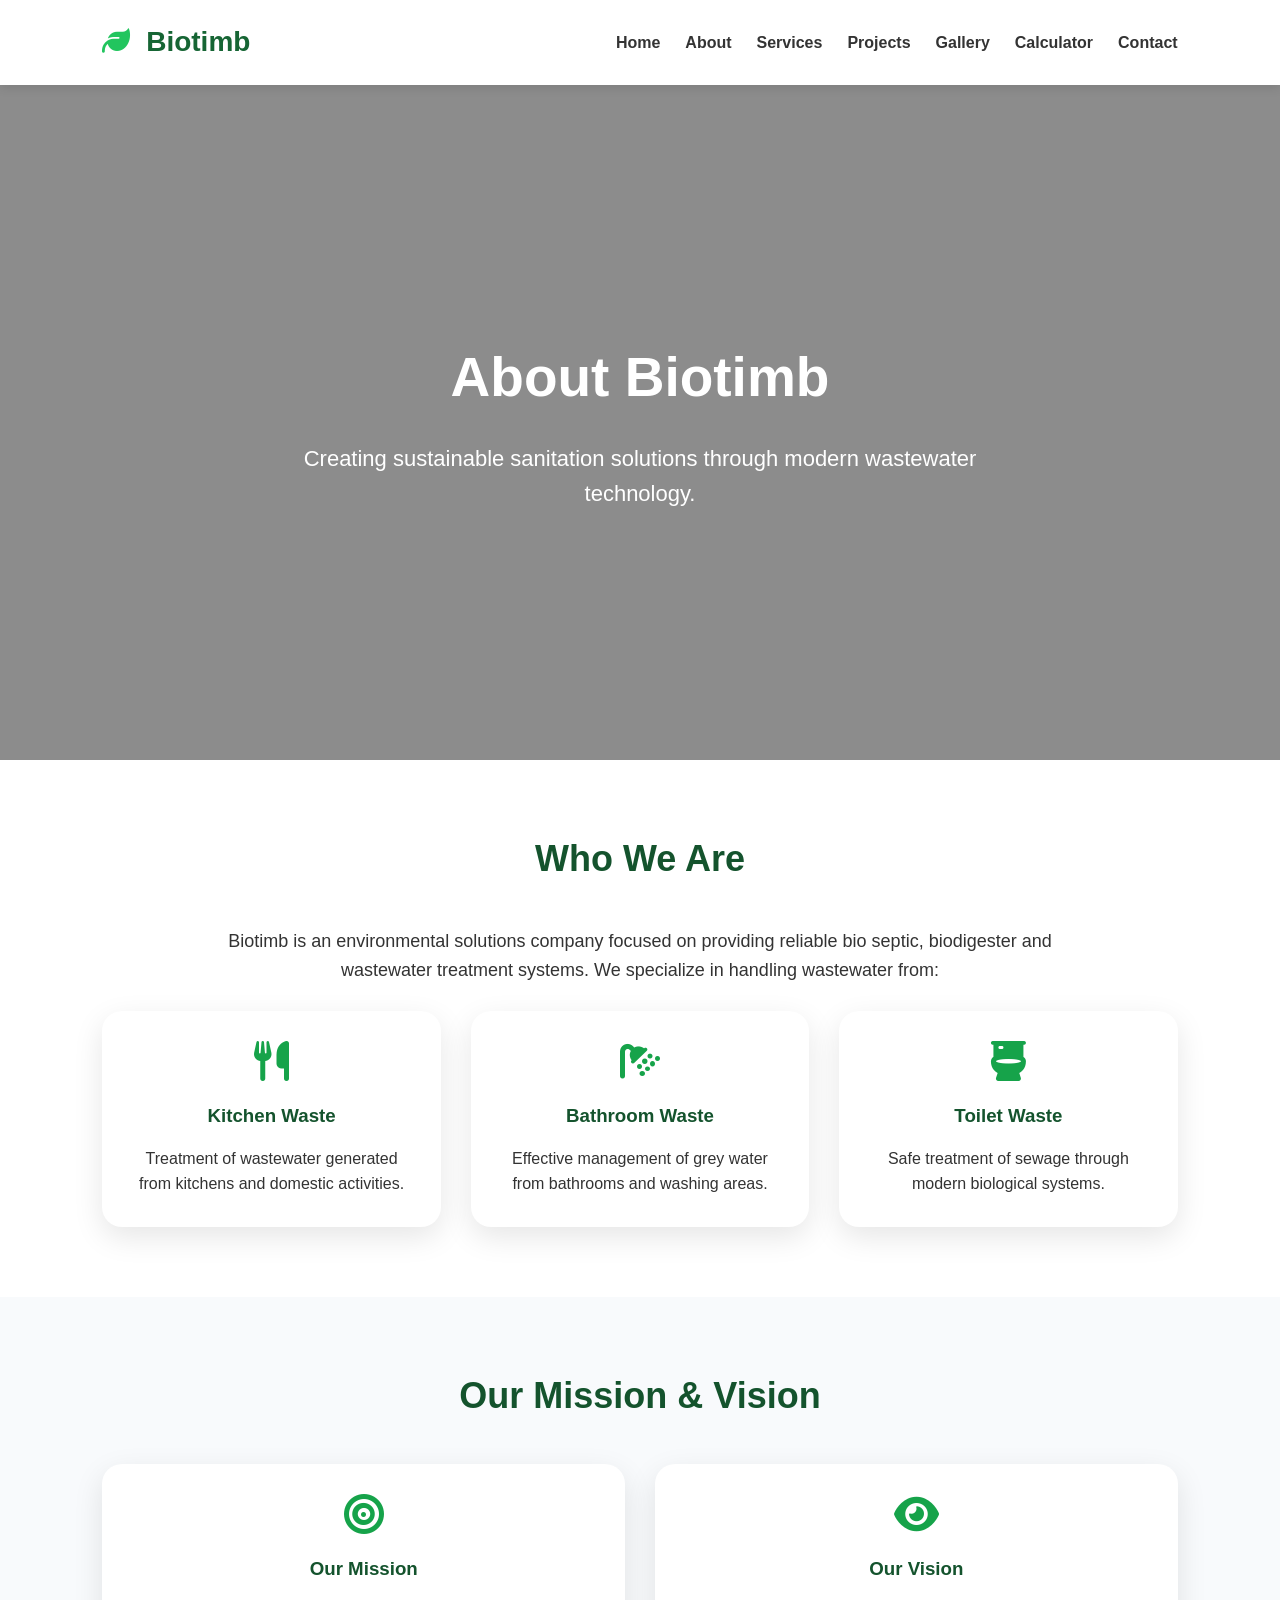
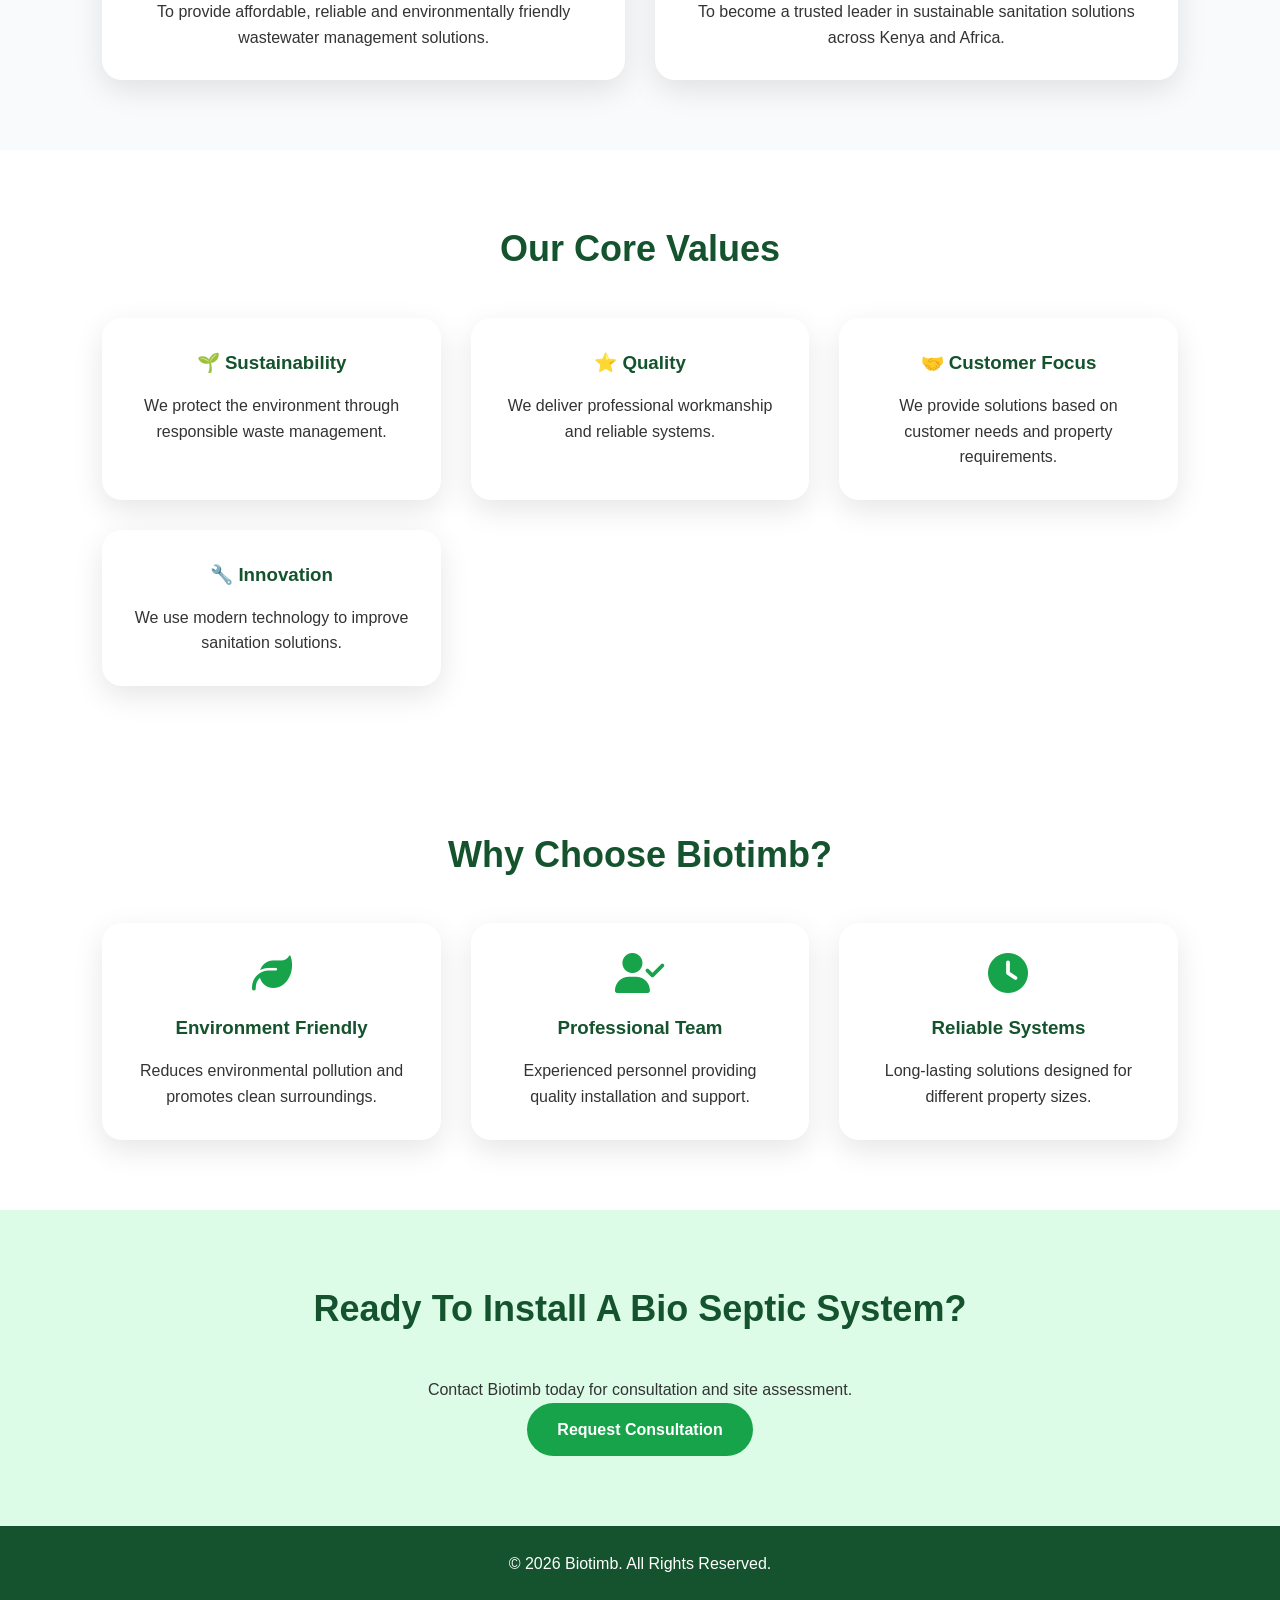
==== about.html @ 9caa63af "Initial commit" ====
<!DOCTYPE html>
<html lang="en">

<head>

<meta charset="UTF-8">

<meta name="viewport" content="width=device-width, initial-scale=1.0">


<title>
About Biotimb | Bio Septic Solutions Kenya
</title>


<meta name="description" content="
Learn about Biotimb, a company providing bio septic,
biodigester and wastewater treatment solutions in Kenya.
">


<link rel="stylesheet" href="css/style.css">


<link rel="stylesheet"
href="https://cdnjs.cloudflare.com/ajax/libs/font-awesome/6.5.2/css/all.min.css">


</head>



<body>



<!-- HEADER -->

<header>


<div class="logo">

<i class="fa-solid fa-leaf"></i>

Biotimb

</div>




<nav id="nav">


<a href="index.html">
Home
</a>


<a href="about.html">
About
</a>


<a href="services.html">
Services
</a>


<a href="projects.html">
Projects
</a>


<a href="gallery.html">
Gallery
</a>


<a href="calculator.html">
Calculator
</a>


<a href="contact.html">
Contact
</a>


</nav>



<div class="menu" id="menu">

<i class="fa-solid fa-bars"></i>

</div>



</header>









<!-- HERO -->


<section class="hero">


<div class="hero-content">


<h1>

About Biotimb

</h1>



<p>

Creating sustainable sanitation solutions
through modern wastewater technology.

</p>


</div>


</section>









<!-- COMPANY INTRODUCTION -->


<section>


<h2>
Who We Are
</h2>




<p class="center">


Biotimb is an environmental solutions company
focused on providing reliable bio septic,
biodigester and wastewater treatment systems.


We specialize in handling wastewater from:

</p>



<br>



<div class="cards">



<div class="card">


<i class="fa-solid fa-utensils"></i>


<h3>
Kitchen Waste
</h3>


<p>

Treatment of wastewater generated from
kitchens and domestic activities.

</p>


</div>






<div class="card">


<i class="fa-solid fa-shower"></i>


<h3>
Bathroom Waste
</h3>


<p>

Effective management of grey water from
bathrooms and washing areas.

</p>


</div>







<div class="card">


<i class="fa-solid fa-toilet"></i>


<h3>
Toilet Waste
</h3>


<p>

Safe treatment of sewage through modern
biological systems.

</p>


</div>



</div>



</section>









<!-- MISSION VISION -->


<section class="process">


<h2>
Our Mission & Vision
</h2>



<div class="cards">





<div class="card">


<i class="fa-solid fa-bullseye"></i>


<h3>
Our Mission
</h3>


<p>

To provide affordable, reliable and
environmentally friendly wastewater
management solutions.

</p>


</div>








<div class="card">


<i class="fa-solid fa-eye"></i>


<h3>
Our Vision
</h3>


<p>

To become a trusted leader in sustainable
sanitation solutions across Kenya and Africa.

</p>


</div>





</div>


</section>









<!-- VALUES -->


<section>


<h2>
Our Core Values
</h2>



<div class="cards">





<div class="card">


<h3>
🌱 Sustainability
</h3>


<p>

We protect the environment through
responsible waste management.

</p>


</div>







<div class="card">


<h3>
⭐ Quality
</h3>


<p>

We deliver professional workmanship
and reliable systems.

</p>


</div>







<div class="card">


<h3>
🤝 Customer Focus
</h3>


<p>

We provide solutions based on customer
needs and property requirements.

</p>


</div>







<div class="card">


<h3>
🔧 Innovation
</h3>


<p>

We use modern technology to improve
sanitation solutions.

</p>


</div>





</div>


</section>









<!-- WHY US -->


<section>


<h2>
Why Choose Biotimb?
</h2>




<div class="cards">





<div class="card">


<i class="fa-solid fa-leaf"></i>


<h3>
Environment Friendly
</h3>


<p>

Reduces environmental pollution and
promotes clean surroundings.

</p>


</div>







<div class="card">


<i class="fa-solid fa-user-check"></i>


<h3>
Professional Team
</h3>


<p>

Experienced personnel providing quality
installation and support.

</p>


</div>







<div class="card">


<i class="fa-solid fa-clock"></i>


<h3>
Reliable Systems
</h3>


<p>

Long-lasting solutions designed for
different property sizes.

</p>


</div>






</div>


</section>









<!-- CALL TO ACTION -->


<section class="contact-preview">


<h2>

Ready To Install A Bio Septic System?

</h2>



<p>

Contact Biotimb today for consultation
and site assessment.

</p>



<a href="contact.html"
class="btn">

Request Consultation

</a>


</section>









<footer>


<p>

© 2026 Biotimb.
All Rights Reserved.

</p>


</footer>







<script src="js/script.js"></script>


</body>


</html>
---- css/style.css ----
/* =====================================
   BIOTIMB WEBSITE MAIN STYLES
===================================== */


/* RESET */

*{

margin:0;

padding:0;

box-sizing:border-box;

}



html{

scroll-behavior:smooth;

}



body{

font-family:
Arial,
Helvetica,
sans-serif;

line-height:1.6;

color:#333;

background:#ffffff;

}





/* =====================================
   HEADER
===================================== */


header{

display:flex;

justify-content:space-between;

align-items:center;

padding:20px 8%;

background:white;

position:sticky;

top:0;

z-index:1000;

box-shadow:
0 3px 10px rgba(0,0,0,.1);

}




.logo{

font-size:28px;

font-weight:bold;

color:#166534;

}




.logo i{

margin-right:8px;

color:#22c55e;

}





nav{

display:flex;

gap:25px;

}



nav a{

text-decoration:none;

color:#333;

font-weight:600;

transition:.3s;

}



nav a:hover{

color:#16a34a;

}




.menu{

display:none;

font-size:28px;

cursor:pointer;

}





/* =====================================
   HERO SECTION
===================================== */


.hero{

height:75vh;

background:

linear-gradient(
rgba(0,0,0,.45),
rgba(0,0,0,.45)
),

url("https://images.unsplash.com/photo-1504307651254-35680f356dfd")

center/cover;


display:flex;

align-items:center;

justify-content:center;

text-align:center;

color:white;

}




.hero-content{

max-width:800px;

padding:20px;

}




.hero h1{

font-size:55px;

margin-bottom:20px;

}



.hero p{

font-size:22px;

}





.hero-buttons{

margin-top:30px;

display:flex;

justify-content:center;

gap:20px;

}







/* =====================================
   BUTTONS
===================================== */


.btn{

display:inline-block;

background:#16a34a;

color:white;

padding:14px 30px;

border-radius:30px;

text-decoration:none;

font-weight:bold;

transition:.3s;

}



.btn:hover{

background:#14532d;

transform:translateY(-3px);

}



.secondary{

background:white;

color:#166534;

}





button{

background:#16a34a;

color:white;

border:none;

padding:15px;

border-radius:30px;

cursor:pointer;

font-size:16px;

font-weight:bold;

}



button:hover{

background:#14532d;

}







/* =====================================
   SECTIONS
===================================== */


section{

padding:70px 8%;

}




h2{

text-align:center;

font-size:36px;

margin-bottom:40px;

color:#14532d;

}




.center{

text-align:center;

max-width:900px;

margin:auto;

font-size:18px;

}







/* =====================================
   CARDS
===================================== */


.cards{

display:grid;

grid-template-columns:

repeat(auto-fit,minmax(260px,1fr));

gap:30px;

}



.card{

background:white;

padding:30px;

border-radius:20px;

box-shadow:

0 10px 30px rgba(0,0,0,.1);

text-align:center;

transition:.3s;

}



.card:hover{

transform:translateY(-8px);

}



.card i{

font-size:40px;

color:#16a34a;

margin-bottom:20px;

}



.card h3{

color:#14532d;

margin-bottom:15px;

}





.card img{

width:100%;

height:230px;

object-fit:cover;

border-radius:15px;

margin-bottom:20px;

}







/* =====================================
   STATS
===================================== */


.stats{

display:grid;

grid-template-columns:

repeat(auto-fit,minmax(200px,1fr));

background:#f0fdf4;

text-align:center;

gap:20px;

}



.stats h2{

font-size:50px;

color:#16a34a;

margin:0;

}



.stats p{

font-size:18px;

font-weight:bold;

}







/* =====================================
   PROCESS FLOW
===================================== */


.process{

background:#f8fafc;

}



.process-flow{

display:flex;

justify-content:center;

flex-wrap:wrap;

gap:30px;

}



.process-flow div{

background:white;

padding:25px;

border-radius:20px;

width:170px;

text-align:center;

box-shadow:

0 5px 20px rgba(0,0,0,.1);

}



.process-flow i{

font-size:35px;

color:#16a34a;

margin-bottom:15px;

}







/* =====================================
   CONTACT PREVIEW
===================================== */


.contact-preview{

background:#dcfce7;

text-align:center;

}





/* =====================================
   GALLERY
===================================== */


.gallery-grid{

display:grid;

grid-template-columns:

repeat(auto-fit,minmax(280px,1fr));

gap:25px;

}



.gallery-item{

height:280px;

overflow:hidden;

border-radius:20px;

position:relative;

}



.gallery-item img{

width:100%;

height:100%;

object-fit:cover;

transition:.5s;

}



.gallery-item:hover img{

transform:scale(1.1);

}



.overlay{

position:absolute;

bottom:0;

left:0;

right:0;

padding:20px;

background:

linear-gradient(
transparent,
rgba(0,0,0,.8)
);

color:white;

font-weight:bold;

}







/* =====================================
   FORMS
===================================== */


form{

max-width:600px;

margin:auto;

display:flex;

flex-direction:column;

gap:15px;

}



input,
textarea,
select{

padding:15px;

border-radius:10px;

border:1px solid #ccc;

font-size:16px;

}



textarea{

height:150px;

}







/* =====================================
   WHATSAPP BUTTON
===================================== */


.whatsapp{

position:fixed;

bottom:25px;

right:25px;

width:60px;

height:60px;

background:#25D366;

color:white;

border-radius:50%;

display:flex;

align-items:center;

justify-content:center;

font-size:30px;

z-index:2000;

}







/* =====================================
   FOOTER
===================================== */


footer{

background:#14532d;

color:white;

text-align:center;

padding:25px;

}







/* =====================================
   MOBILE RESPONSIVE
===================================== */


@media(max-width:768px){



header{

padding:20px;

}



nav{

position:absolute;

top:80px;

left:0;

width:100%;

background:white;

display:none;

flex-direction:column;

padding:20px;

text-align:center;

}



nav.active{

display:flex;

}



.menu{

display:block;

}



.hero{

height:65vh;

}



.hero h1{

font-size:35px;

}



.hero p{

font-size:18px;

}



.hero-buttons{

flex-direction:column;

}



section{

padding:50px 5%;

}



h2{

font-size:30px;

}



.process-flow{

flex-direction:column;

align-items:center;

}



}
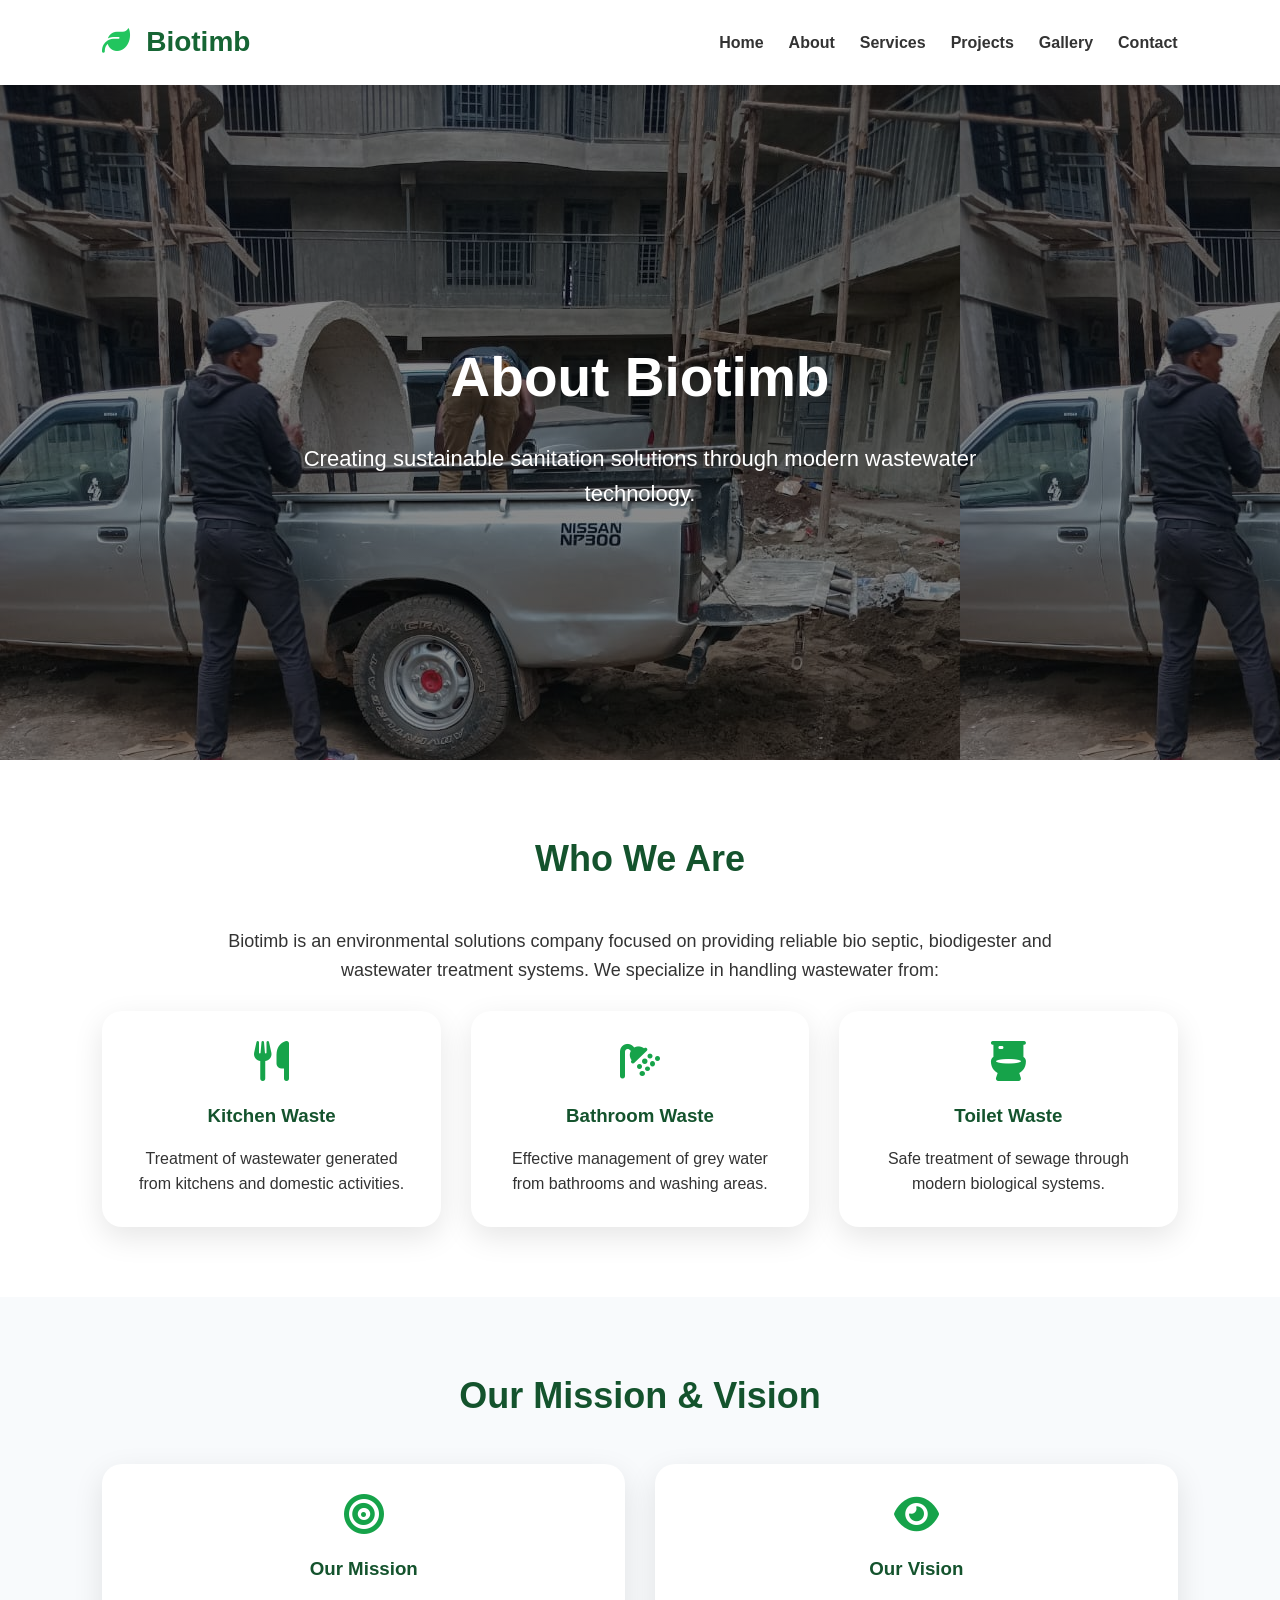
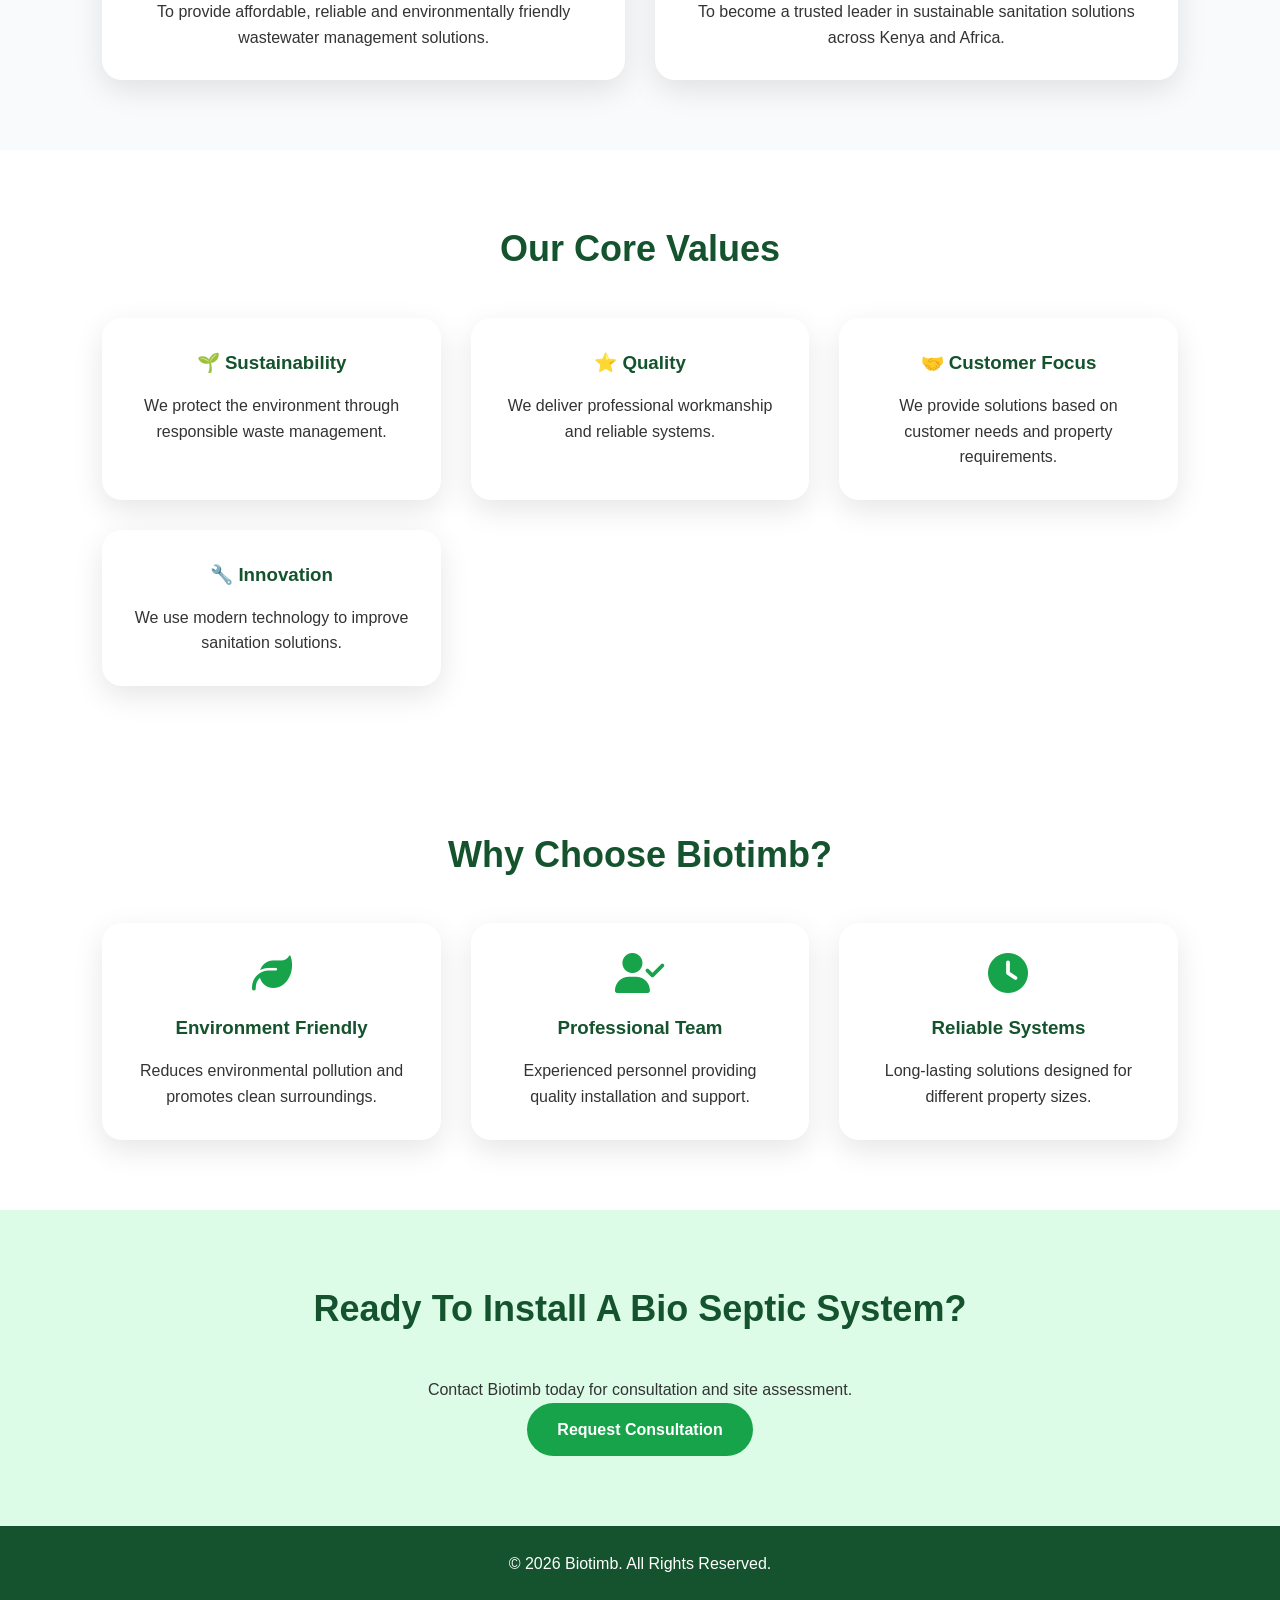
==== commit f3ea3ff4: "Deleted the calculator part" ====
--- a/about.html
+++ b/about.html
@@ -78,10 +78,6 @@
 </a>
 
 
-<a href="calculator.html">
-Calculator
-</a>
-
 
 <a href="contact.html">
 Contact
--- a/css/style.css
+++ b/css/style.css
@@ -163,9 +163,9 @@
 rgba(0,0,0,.45)
 ),
 
-url("https://images.unsplash.com/photo-1504307651254-35680f356dfd")
-
-center/cover;
+url("../images/WhatsApp\ Image\ 2026-07-27\ at\ 1.04.45\ PM\(1\).jpeg");
+
+
 
 
 display:flex;
@@ -188,6 +188,8 @@
 max-width:800px;
 
 padding:20px;
+
+
 
 }
 
@@ -894,6 +896,12 @@
 
 }
 
-
+.hero-ca{
+
+  max-width: 800px;
+  padding: 20px;
+  margin: 0 auto;
+  text-align: center;
+}
 
 }
